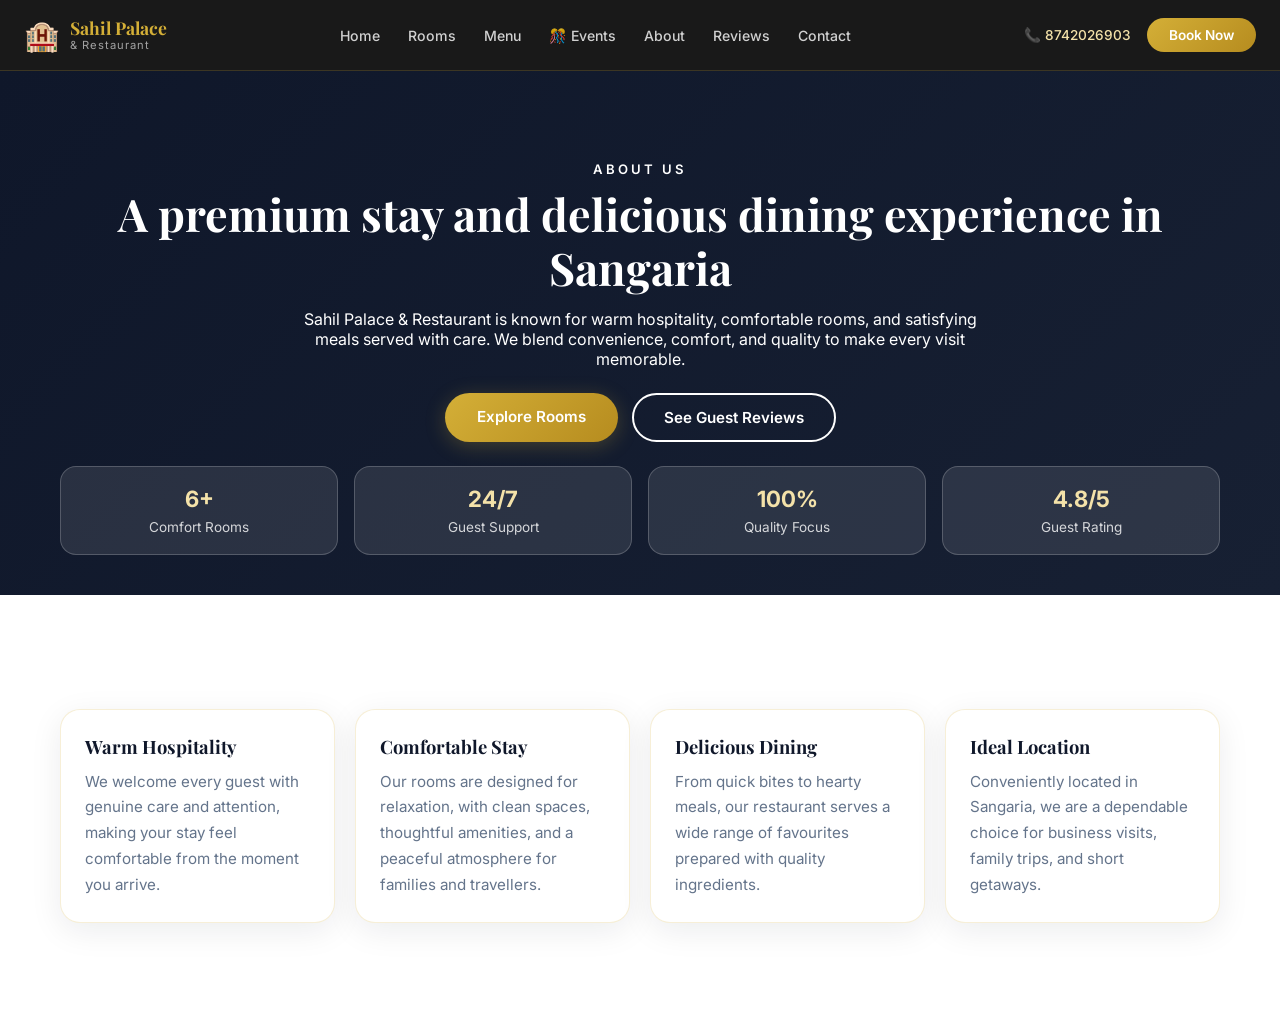
==== about.html @ 48bd9907 "Update frontend codebase with latest features and UI updates" ====
<!DOCTYPE html>
<html lang="en">
<head>
  <meta charset="UTF-8" />
  <meta name="viewport" content="width=device-width, initial-scale=1.0" />
  <title>About Us | Sahil Palace & Restaurant</title>
  <meta name="description" content="Learn more about Sahil Palace & Restaurant, our history, hospitality, and commitment to comfort and quality food in Sangaria." />
  <link rel="preconnect" href="https://fonts.googleapis.com" />
  <link rel="preconnect" href="https://fonts.gstatic.com" crossorigin />
  <link href="https://fonts.googleapis.com/css2?family=Playfair+Display:ital,wght@0,400;0,600;0,700;1,400&family=Inter:wght@300;400;500;600&display=swap" rel="stylesheet" />
  <link rel="stylesheet" href="style.css" />
  <style>
    .page-hero { padding: 90px 0 40px; background: linear-gradient(135deg, var(--dark) 0%, #172033 100%); color: var(--white); }
    .page-hero .section-title, .page-hero .section-desc, .page-hero .section-label { color: var(--white); }
    .page-hero .section-desc { max-width: 700px; margin: 0 auto 24px; }
    .hero-actions { display: flex; justify-content: center; gap: 14px; flex-wrap: wrap; }
    .story-grid { display: grid; grid-template-columns: repeat(auto-fit, minmax(260px, 1fr)); gap: 20px; margin-top: 24px; }
    .story-card { background: var(--white); border: 1px solid rgba(212,175,55,.2); border-radius: var(--radius-lg); padding: 24px; box-shadow: var(--shadow); }
    .story-card h3 { font-family: 'Playfair Display', serif; font-size: 1.15rem; color: var(--dark); margin-bottom: 10px; }
    .story-card p { color: var(--text-light); line-height: 1.7; font-size: .95rem; }
    .stats-row { display: grid; grid-template-columns: repeat(auto-fit, minmax(180px, 1fr)); gap: 16px; margin-top: 24px; }
    .stat-pill { background: rgba(255,255,255,.1); border: 1px solid rgba(255,255,255,.2); border-radius: 16px; padding: 18px; text-align: center; }
    .stat-pill strong { display: block; font-size: 1.4rem; color: var(--gold-light); margin-bottom: 4px; }
    .stat-pill span { color: rgba(255,255,255,.8); font-size: .85rem; }
  </style>
</head>
<body>
<nav id="navbar" class="navbar">
  <div class="nav-container">
    <a href="index.html" class="nav-logo">
      <span class="logo-icon">🏨</span>
      <div>
        <span class="logo-name">Sahil Palace</span>
        <span class="logo-sub">& Restaurant</span>
      </div>
    </a>
    <ul class="nav-links" id="navLinks">
      <li><a href="index.html">Home</a></li>
      <li><a href="room.html">Rooms</a></li>
      <li><a href="menu.html">Menu</a></li>
      <li><a href="events.html">🎊 Events</a></li>
      <li><a href="about.html" class="active">About</a></li>
      <li><a href="reviews.html">Reviews</a></li>
      <li><a href="index.html#contact">Contact</a></li>
    </ul>
    <div class="nav-actions">
      <a href="tel:8742026903" class="nav-phone">📞 8742026903</a>
      <a href="room.html" class="btn-nav">Book Now</a>
    </div>
    <button class="hamburger" id="hamburger" aria-label="Toggle menu">
      <span></span><span></span><span></span>
    </button>
  </div>
</nav>

<main>
  <section class="page-hero">
    <div class="container" style="text-align:center">
      <p class="section-label">About Us</p>
      <h1 class="section-title">A premium stay and delicious dining experience in Sangaria</h1>
      <p class="section-desc">Sahil Palace & Restaurant is known for warm hospitality, comfortable rooms, and satisfying meals served with care. We blend convenience, comfort, and quality to make every visit memorable.</p>
      <div class="hero-actions">
        <a href="room.html" class="btn-primary">Explore Rooms</a>
        <a href="reviews.html" class="btn-secondary">See Guest Reviews</a>
      </div>
      <div class="stats-row">
        <div class="stat-pill"><strong>6+</strong><span>Comfort Rooms</span></div>
        <div class="stat-pill"><strong>24/7</strong><span>Guest Support</span></div>
        <div class="stat-pill"><strong>100%</strong><span>Quality Focus</span></div>
        <div class="stat-pill"><strong>4.8/5</strong><span>Guest Rating</span></div>
      </div>
    </div>
  </section>

  <section class="section">
    <div class="container">
      <div class="story-grid">
        <div class="story-card">
          <h3>Warm Hospitality</h3>
          <p>We welcome every guest with genuine care and attention, making your stay feel comfortable from the moment you arrive.</p>
        </div>
        <div class="story-card">
          <h3>Comfortable Stay</h3>
          <p>Our rooms are designed for relaxation, with clean spaces, thoughtful amenities, and a peaceful atmosphere for families and travellers.</p>
        </div>
        <div class="story-card">
          <h3>Delicious Dining</h3>
          <p>From quick bites to hearty meals, our restaurant serves a wide range of favourites prepared with quality ingredients.</p>
        </div>
        <div class="story-card">
          <h3>Ideal Location</h3>
          <p>Conveniently located in Sangaria, we are a dependable choice for business visits, family trips, and short getaways.</p>
        </div>
      </div>
    </div>
  </section>
</main>
</body>
</html>
---- style.css ----
/* ===== RESET & BASE ===== */
*,*::before,*::after{box-sizing:border-box;margin:0;padding:0}
:root{
  --gold:#D4AF37;--gold-light:#F4E2A9;--gold-dark:#B68C1F;
  --dark:#0F172A;--dark2:#111827;--dark3:#1F2937;
  --cream:#F8F9FA;--cream2:#F1F3F5;
  --text:#1F2937;--text-light:#64748B;
  --white:#FFFFFF;--red:#c0392b;--green:#27ae60;
  --radius:12px;--radius-lg:20px;
  --shadow:0 8px 32px rgba(15,23,42,.08);
  --shadow-gold:0 4px 20px rgba(212,175,55,.25);
  --transition:.3s ease;
}
html{scroll-behavior:smooth}
body{font-family:'Inter',sans-serif;color:var(--text);background:var(--white);overflow-x:hidden}
img{max-width:100%;display:block}
a{text-decoration:none;color:inherit}
ul{list-style:none}
.container{max-width:1200px;margin:0 auto;padding:0 20px}
.section{padding:90px 0}

/* ===== BUTTONS ===== */
.btn-primary{display:inline-block;background:linear-gradient(135deg,var(--gold),var(--gold-dark));color:var(--white);padding:14px 32px;border-radius:50px;font-weight:600;font-size:.95rem;border:none;cursor:pointer;transition:var(--transition);box-shadow:var(--shadow-gold)}
.btn-primary:hover{transform:translateY(-2px);box-shadow:0 8px 28px rgba(201,168,76,.5)}
.btn-secondary{display:inline-block;background:transparent;color:var(--white);padding:13px 30px;border-radius:50px;font-weight:600;font-size:.95rem;border:2px solid var(--white);cursor:pointer;transition:var(--transition)}
.btn-secondary:hover{background:var(--white);color:var(--dark)}


/* ===== NAVBAR ===== */
.navbar{position:sticky;top:0;z-index:1000;background:rgba(13,13,13,.95);backdrop-filter:blur(12px);border-bottom:1px solid rgba(201,168,76,.2);transition:var(--transition)}
.navbar.scrolled{box-shadow:0 4px 20px rgba(0,0,0,.4)}
.nav-container{display:flex;align-items:center;justify-content:space-between;padding:0 24px;height:70px;max-width:1400px;margin:0 auto}
.nav-logo{display:flex;align-items:center;gap:10px;color:var(--white)}
.logo-icon{font-size:1.8rem}
.logo-name{display:block;font-family:'Playfair Display',serif;font-size:1.1rem;font-weight:700;color:var(--gold);line-height:1.1}
.logo-sub{display:block;font-size:.7rem;color:rgba(255,255,255,.6);letter-spacing:1px}
.nav-links{display:flex;gap:28px}
.nav-links a{color:rgba(255,255,255,.8);font-size:.88rem;font-weight:500;transition:var(--transition);position:relative}
.nav-links a::after{content:'';position:absolute;bottom:-4px;left:0;width:0;height:2px;background:var(--gold);transition:var(--transition)}
.nav-links a:hover{color:var(--gold-light)}
.nav-links a:hover::after{width:100%}
.nav-actions{display:flex;align-items:center;gap:16px}
.nav-phone{color:var(--gold-light);font-size:.85rem;font-weight:500}
.btn-nav{background:linear-gradient(135deg,var(--gold),var(--gold-dark));color:var(--white);padding:9px 22px;border-radius:50px;font-size:.85rem;font-weight:600;transition:var(--transition)}
.btn-nav:hover{transform:translateY(-1px);box-shadow:var(--shadow-gold)}
.hamburger{display:none;flex-direction:column;gap:5px;background:none;border:none;cursor:pointer;padding:4px}
.hamburger span{display:block;width:24px;height:2px;background:var(--white);transition:var(--transition)}

/* ===== HERO ===== */
.hero{position:relative;min-height:100vh;display:flex;flex-direction:column;align-items:center;justify-content:center;text-align:center;overflow:hidden}
.hero-bg{position:absolute;inset:0}
.hero-img{width:100%;height:100%;object-fit:cover;transform:scale(1.04);animation:heroZoom 14s ease-in-out infinite alternate}
@keyframes heroZoom{from{transform:scale(1.04)}to{transform:scale(1.12)}}
.hero-overlay{position:absolute;inset:0;background:linear-gradient(180deg,rgba(0,0,0,.45) 0%,rgba(0,0,0,.65) 50%,rgba(0,0,0,.88) 100%)}

/* Award badge */
.hero-award{position:absolute;top:90px;right:32px;z-index:3;background:rgba(201,168,76,.15);backdrop-filter:blur(12px);border:1px solid rgba(201,168,76,.5);border-radius:14px;padding:12px 16px;display:flex;align-items:center;gap:10px;animation:fadeUp 1.2s ease .4s both}
.ha-star{font-size:1.8rem}
.hero-award strong{display:block;color:var(--gold-light);font-size:.88rem;line-height:1.2}
.hero-award small{color:rgba(255,255,255,.6);font-size:.72rem}

/* Main content */
.hero-content{position:relative;z-index:2;color:var(--white);padding:0 20px;animation:fadeUp .9s ease}
.hero-tagline-top{font-size:.9rem;letter-spacing:4px;text-transform:uppercase;color:var(--gold-light);margin-bottom:16px;opacity:.9}
.hero-title{font-family:'Playfair Display',serif;font-size:clamp(3rem,8vw,6rem);font-weight:700;line-height:1.05;margin-bottom:18px;text-shadow:0 2px 20px rgba(0,0,0,.4)}
.hero-title span{display:block;color:var(--gold-light);font-style:italic;font-size:.78em}
.hero-subtitle{font-size:1.1rem;color:rgba(255,255,255,.75);margin-bottom:28px;line-height:1.8;letter-spacing:.3px}
.hero-badges{display:flex;gap:10px;justify-content:center;flex-wrap:wrap;margin-bottom:36px}
.hero-badges span{background:rgba(255,255,255,.1);border:1px solid rgba(255,255,255,.25);color:rgba(255,255,255,.9);padding:7px 18px;border-radius:50px;font-size:.82rem;backdrop-filter:blur(8px);transition:var(--transition)}
.hero-badges span:hover{background:rgba(201,168,76,.25);border-color:rgba(201,168,76,.5);color:var(--gold-light)}
.hero-cta{display:flex;gap:14px;justify-content:center;flex-wrap:wrap;margin-bottom:48px}
.btn-events-hero{background:rgba(255,255,255,.12);border-color:rgba(255,255,255,.4);backdrop-filter:blur(6px)}
.btn-events-hero:hover{background:rgba(255,255,255,.22)}

/* Stats bar */
.hero-stats{display:flex;align-items:center;gap:0;background:rgba(255,255,255,.1);backdrop-filter:blur(16px);border:1px solid rgba(201,168,76,.35);border-radius:60px;padding:16px 32px;gap:8px}
.hero-stat{text-align:center;padding:0 20px}
.stat-num{display:block;font-family:'Playfair Display',serif;font-size:1.4rem;color:var(--gold-light);font-weight:700;line-height:1.1}
.hero-stat span{font-size:.72rem;color:rgba(255,255,255,.6);text-transform:uppercase;letter-spacing:.5px}
.hero-stat-divider{width:1px;height:36px;background:rgba(201,168,76,.3);flex-shrink:0}

/* Scroll cue */
.scroll-cue{position:absolute;bottom:32px;left:50%;transform:translateX(-50%);z-index:3;display:flex;flex-direction:column;align-items:center;gap:8px;animation:fadeUp 1s ease 1s both}
.scroll-cue span{font-size:.72rem;color:rgba(255,255,255,.5);letter-spacing:2px;text-transform:uppercase}
.scroll-arrow{width:22px;height:22px;border-right:2px solid rgba(255,255,255,.4);border-bottom:2px solid rgba(255,255,255,.4);transform:rotate(45deg);animation:scrollBounce 1.5s ease-in-out infinite}
@keyframes scrollBounce{0%,100%{transform:rotate(45deg) translateY(0)}50%{transform:rotate(45deg) translateY(6px)}}

@keyframes fadeUp{from{opacity:0;transform:translateY(30px)}to{opacity:1;transform:translateY(0)}}



/* ===== HIGHLIGHTS ===== */
.highlights{background:var(--dark2);padding:60px 0}
.highlights-grid{display:grid;grid-template-columns:repeat(auto-fit,minmax(180px,1fr));gap:24px}
.highlight-card{text-align:center;padding:28px 20px;background:var(--dark3);border-radius:var(--radius);border:1px solid rgba(201,168,76,.15);transition:var(--transition)}
.highlight-card:hover{border-color:var(--gold);transform:translateY(-4px)}
.h-icon{font-size:2.2rem;margin-bottom:12px}
.highlight-card h4{color:var(--gold-light);font-size:.95rem;margin-bottom:6px}
.highlight-card p{color:rgba(255,255,255,.55);font-size:.82rem}

/* ===== SECTION HEADER ===== */
.section-header{text-align:center;margin-bottom:50px}
.section-label{font-size:.82rem;text-transform:uppercase;letter-spacing:3px;color:var(--gold);font-weight:600;margin-bottom:10px}
.section-title{font-family:'Playfair Display',serif;font-size:clamp(2rem,4vw,2.8rem);color:var(--dark);line-height:1.2;margin-bottom:14px}
.section-desc{color:var(--text-light);font-size:1rem;max-width:560px;margin:0 auto}

/* ===== ROOMS ===== */
.rooms-section{background:var(--white);padding-top:80px;padding-bottom:80px}
.rooms-section .section-label{color:var(--gold)}
.rooms-section .section-title{color:var(--dark)}
.rooms-section .section-desc{color:var(--text-light)}

/* Filter Bar */
.room-filter-bar{display:flex;align-items:center;gap:16px;flex-wrap:wrap;margin-bottom:40px;background:var(--cream);border:1px solid #e8ddd0;border-radius:50px;padding:12px 20px}
.rfb-left{display:flex;align-items:center;gap:8px;flex-shrink:0}
.rfb-icon{font-size:1.1rem}
.rfb-label{font-size:.82rem;color:var(--text-light);font-weight:600;text-transform:uppercase;letter-spacing:.5px;white-space:nowrap}
.rfb-btns{display:flex;gap:8px;flex-wrap:wrap;flex:1;justify-content:center}
.filter-btn{padding:8px 20px;border-radius:50px;border:1.5px solid rgba(201,168,76,.5);background:transparent;color:var(--gold-dark);font-size:.83rem;font-weight:600;cursor:pointer;transition:var(--transition)}
.filter-btn.active,.filter-btn:hover{background:linear-gradient(135deg,var(--gold),var(--gold-dark));color:var(--white);border-color:transparent;box-shadow:0 4px 14px rgba(201,168,76,.3)}
.rfb-count{font-size:.78rem;color:var(--gold-dark);font-weight:700;white-space:nowrap;margin-left:auto;background:rgba(201,168,76,.12);padding:5px 14px;border-radius:50px;border:1px solid rgba(201,168,76,.25)}

/* Room Cards */
.rooms-grid{display:grid;grid-template-columns:repeat(auto-fill,minmax(320px,1fr));gap:24px}
.room-card{background:var(--white);border-radius:var(--radius-lg);overflow:hidden;border:1px solid #ede5d8;box-shadow:0 4px 20px rgba(0,0,0,.07);transition:var(--transition);cursor:pointer}
.room-card:hover{transform:translateY(-8px);border-color:var(--gold-light);box-shadow:0 20px 50px rgba(0,0,0,.13)}
.room-card-img{position:relative;height:220px;overflow:hidden}
.room-card-img img{width:100%;height:100%;object-fit:cover;transition:transform .5s ease}
.room-card:hover .room-card-img img{transform:scale(1.06)}
.room-img-overlay{position:absolute;inset:0;background:linear-gradient(to top,rgba(0,0,0,.55) 0%,transparent 55%)}
.room-badge-wrap{position:absolute;top:14px;left:14px;display:flex;gap:6px;flex-wrap:wrap}
.room-badge{display:inline-block;background:linear-gradient(135deg,var(--gold),var(--gold-dark));color:var(--white);padding:4px 14px;border-radius:50px;font-size:.72rem;font-weight:700;letter-spacing:.3px}
.room-badge.popular{background:linear-gradient(135deg,#e74c3c,#c0392b)}
.room-badge.best{background:linear-gradient(135deg,#27ae60,#1e8449)}
.room-price-chip{position:absolute;bottom:14px;right:14px;background:rgba(0,0,0,.7);backdrop-filter:blur(6px);border:1px solid rgba(201,168,76,.5);border-radius:50px;padding:5px 14px;font-family:'Playfair Display',serif;font-size:1rem;color:var(--gold-light);font-weight:700}
.room-price-chip span{font-size:.65rem;color:rgba(255,255,255,.6);font-family:'Inter',sans-serif;font-weight:400}
.room-card-body{padding:20px}
.room-meta{display:flex;align-items:center;justify-content:space-between;margin-bottom:10px}
.room-stars{font-size:.85rem;color:var(--gold)}
.room-capacity{font-size:.75rem;color:var(--text-light);background:var(--cream);padding:3px 10px;border-radius:50px;border:1px solid #e0d4c0}
.room-card-body h3{font-family:'Playfair Display',serif;font-size:1.2rem;color:var(--dark);margin-bottom:8px;line-height:1.3}
.room-card-body p{color:var(--text-light);font-size:.83rem;margin-bottom:14px;line-height:1.6;display:-webkit-box;-webkit-line-clamp:2;-webkit-box-orient:vertical;overflow:hidden}
.room-amenities{display:flex;gap:6px;flex-wrap:wrap;margin-bottom:18px}
.room-amenity{background:rgba(201,168,76,.08);border:1px solid rgba(201,168,76,.25);color:var(--gold-dark);padding:4px 10px;border-radius:50px;font-size:.72rem;display:flex;align-items:center;gap:4px;font-weight:500}
.room-footer{display:flex;align-items:center;justify-content:space-between;padding-top:14px;border-top:1px solid #f0e8d8}
.room-price{font-family:'Playfair Display',serif;font-size:1.5rem;color:var(--gold-dark);font-weight:700;line-height:1}
.room-price span{font-size:.7rem;color:var(--text-light);font-family:'Inter',sans-serif;font-weight:400;display:block}
.btn-book-room{background:linear-gradient(135deg,var(--gold),var(--gold-dark));color:var(--white);padding:10px 22px;border-radius:50px;border:none;font-size:.83rem;font-weight:700;cursor:pointer;transition:var(--transition);text-decoration:none;display:inline-block}
.btn-book-room:hover{transform:translateY(-1px);box-shadow:0 6px 20px rgba(201,168,76,.4)}

/* ===== FOOD ===== */
.food-section{background:var(--white)}
.menu-links-row{display:flex;gap:16px;justify-content:center;flex-wrap:wrap;margin-bottom:32px}
.menu-link-btn{padding:12px 28px;border-radius:50px;font-weight:600;font-size:.9rem;transition:var(--transition)}
.veg-link{background:#e8f8ef;color:var(--green);border:2px solid var(--green)}
.veg-link:hover{background:var(--green);color:var(--white)}
.nonveg-link{background:#fdecea;color:var(--red);border:2px solid var(--red)}
.nonveg-link:hover{background:var(--red);color:var(--white)}

/* Food preview cards (homepage teaser) */
.food-preview-grid{display:grid;grid-template-columns:repeat(auto-fill,minmax(240px,1fr));gap:20px;margin-bottom:36px}
.fp-card{background:var(--cream);border-radius:var(--radius-lg);overflow:hidden;border:1px solid #e8ddd0;transition:var(--transition);display:flex;flex-direction:column}
.fp-card:hover{transform:translateY(-5px);box-shadow:var(--shadow)}
.fp-img{height:120px;display:flex;align-items:center;justify-content:center;font-size:3.5rem}
.fp-veg{background:linear-gradient(135deg,#e8f8ef,#d4f0e0)}
.fp-nonveg{background:linear-gradient(135deg,#fdecea,#f8d5d2)}
.fp-body{padding:16px;flex:1}
.fp-dot{display:inline-block;width:10px;height:10px;border-radius:50%;margin-bottom:8px}
.fp-dot.veg{background:var(--green)}
.fp-dot.nonveg{background:var(--red)}
.fp-body h4{font-size:.97rem;font-weight:600;margin-bottom:4px;color:var(--dark)}
.fp-body p{font-size:.8rem;color:var(--text-light);margin-bottom:10px;line-height:1.5}
.fp-price{font-weight:700;color:var(--gold-dark);font-size:1.05rem}
.food-cta-row{display:flex;align-items:center;justify-content:space-between;flex-wrap:wrap;gap:16px;background:var(--dark2);border-radius:var(--radius-lg);padding:24px 32px}
.food-cta-info{display:flex;gap:20px;flex-wrap:wrap}
.food-cta-info span{color:rgba(255,255,255,.7);font-size:.88rem;font-weight:500}
.btn-full-menu{background:linear-gradient(135deg,var(--gold),var(--gold-dark));color:var(--white);padding:13px 30px;border-radius:50px;font-size:.95rem;font-weight:700;transition:var(--transition);white-space:nowrap}
.btn-full-menu:hover{transform:translateY(-2px);box-shadow:var(--shadow-gold)}

/* Old tabs/grid (kept for menu.html) */
.food-tabs{display:flex;gap:10px;justify-content:center;margin-bottom:20px;flex-wrap:wrap}
.food-tab{padding:10px 28px;border-radius:50px;border:1.5px solid var(--gold);background:transparent;color:var(--gold);font-size:.9rem;font-weight:600;cursor:pointer;transition:var(--transition)}
.food-tab.active,.food-tab:hover{background:var(--gold);color:var(--white)}
.veg-toggle{display:flex;gap:8px;justify-content:center;margin-bottom:36px}
.vt-btn{padding:7px 20px;border-radius:50px;border:1.5px solid #ccc;background:transparent;font-size:.83rem;cursor:pointer;transition:var(--transition)}
.vt-btn.active{background:var(--dark);color:var(--white);border-color:var(--dark)}
.food-grid{display:grid;grid-template-columns:repeat(auto-fill,minmax(240px,1fr));gap:24px;margin-bottom:40px}
.food-card{background:var(--cream);border-radius:var(--radius);overflow:hidden;box-shadow:0 4px 16px rgba(0,0,0,.08);transition:var(--transition)}
.food-card:hover{transform:translateY(-4px);box-shadow:var(--shadow)}
.food-card img{width:100%;height:170px;object-fit:cover}
.food-card-body{padding:16px}
.food-type-dot{display:inline-block;width:12px;height:12px;border-radius:50%;border:2px solid;margin-right:6px;vertical-align:middle}
.dot-veg{border-color:var(--green);background:var(--green)}
.dot-nonveg{border-color:var(--red);background:var(--red)}
.food-card-body h4{font-size:.97rem;font-weight:600;margin-bottom:4px}
.food-card-body p{font-size:.8rem;color:var(--text-light);margin-bottom:10px}
.food-footer{display:flex;justify-content:space-between;align-items:center}
.food-price{font-weight:700;color:var(--gold-dark);font-size:1.05rem}
.btn-add-cart{background:linear-gradient(135deg,var(--gold),var(--gold-dark));color:var(--white);border:none;padding:7px 16px;border-radius:50px;font-size:.8rem;font-weight:600;cursor:pointer;transition:var(--transition)}
.btn-add-cart:hover{transform:scale(1.05)}


/* Cart */
.cart-section{background:var(--cream);border-radius:var(--radius-lg);padding:24px;border:1.5px solid var(--gold-light);display:none}
.cart-section.has-items{display:block}
.cart-header{display:flex;justify-content:space-between;align-items:center;margin-bottom:16px}
.cart-header h3{font-family:'Playfair Display',serif;font-size:1.2rem}
.cart-header #clearCart{background:none;border:1px solid var(--red);color:var(--red);padding:5px 14px;border-radius:50px;font-size:.8rem;cursor:pointer}
.cart-item{display:flex;justify-content:space-between;align-items:center;padding:10px 0;border-bottom:1px solid #e8ddd0}
.cart-item:last-child{border-bottom:none}
.cart-item-name{font-weight:500;font-size:.9rem}
.cart-item-qty{display:flex;align-items:center;gap:8px}
.qty-btn{background:var(--gold);color:var(--white);border:none;width:24px;height:24px;border-radius:50%;cursor:pointer;font-size:.9rem}
.cart-total{display:flex;justify-content:space-between;align-items:center;margin-top:16px;padding-top:16px;border-top:2px solid var(--gold-light)}
.cart-total strong{font-size:1.1rem}

/* ===== AMENITIES ===== */
.amenities-section{background:var(--dark2)}
.amenities-section .section-title,.amenities-section .section-label{color:var(--white)}
.amenities-section .section-label{color:var(--gold)}
.amenities-grid{display:grid;grid-template-columns:repeat(auto-fill,minmax(240px,1fr));gap:24px}
.amenity-card{background:var(--dark3);border-radius:var(--radius);padding:28px 22px;border:1px solid rgba(201,168,76,.15);transition:var(--transition)}
.amenity-card:hover{border-color:var(--gold);transform:translateY(-4px)}
.am-icon{font-size:2.2rem;margin-bottom:12px}
.amenity-card h4{color:var(--gold-light);font-size:.97rem;margin-bottom:8px}
.amenity-card p{color:rgba(255,255,255,.55);font-size:.83rem;line-height:1.6}

/* ===== ABOUT ===== */
.about-section{background:var(--cream)}
.about-grid{display:grid;grid-template-columns:1fr 1fr;gap:60px;align-items:center}
.about-img-wrap{position:relative;border-radius:var(--radius-lg);overflow:hidden;box-shadow:0 20px 60px rgba(0,0,0,.15)}
.about-img-wrap img{width:100%;height:480px;object-fit:cover}
.about-badge{position:absolute;bottom:20px;left:20px;background:linear-gradient(135deg,var(--gold),var(--gold-dark));color:var(--white);padding:10px 20px;border-radius:50px;font-weight:600;font-size:.85rem}
.about-content .section-title{text-align:left;margin-bottom:20px}
.about-content p{color:var(--text-light);line-height:1.8;margin-bottom:14px;font-size:.95rem}
.about-stats{display:grid;grid-template-columns:repeat(4,1fr);gap:16px;margin:28px 0;padding:24px;background:var(--white);border-radius:var(--radius);box-shadow:var(--shadow)}
.about-stats div{text-align:center}
.about-stats strong{display:block;font-family:'Playfair Display',serif;font-size:1.6rem;color:var(--gold-dark)}
.about-stats span{font-size:.78rem;color:var(--text-light)}
.about-social{display:flex;flex-direction:column;gap:10px}
.social-btn{display:inline-block;padding:10px 22px;border-radius:50px;font-size:.85rem;font-weight:600;transition:var(--transition);border:2px solid;max-width:fit-content}
.social-btn.instagram{border-color:#c13584;color:#c13584}
.social-btn.instagram:hover{background:#c13584;color:var(--white)}

/* ===== REVIEWS ===== */
.reviews-section{background:var(--white)}
.reviews-grid{display:grid;grid-template-columns:repeat(auto-fill,minmax(260px,1fr));gap:24px}
.review-card{background:var(--cream);border-radius:var(--radius-lg);padding:28px;border:1px solid #e8ddd0;transition:var(--transition)}
.review-card:hover{box-shadow:var(--shadow);transform:translateY(-4px)}
.stars{font-size:1.1rem;margin-bottom:14px}
.review-card p{color:var(--text-light);font-size:.88rem;line-height:1.7;margin-bottom:18px;font-style:italic}
.reviewer{display:flex;align-items:center;gap:12px}
.reviewer-avatar{width:40px;height:40px;border-radius:50%;background:linear-gradient(135deg,var(--gold),var(--gold-dark));color:var(--white);display:flex;align-items:center;justify-content:center;font-weight:700;font-size:1.1rem;flex-shrink:0}
.reviewer strong{display:block;font-size:.9rem}
.reviewer span{font-size:.78rem;color:var(--text-light)}

/* ===== CONTACT ===== */
.contact-section{background:var(--cream)}
.contact-grid{display:grid;grid-template-columns:1fr 1.5fr;gap:50px;margin-bottom:50px;align-items:start}
.contact-item{display:flex;gap:16px;margin-bottom:28px;align-items:flex-start}
.ci-icon{font-size:1.6rem;width:44px;text-align:center;flex-shrink:0}
.contact-item h4{font-size:.9rem;font-weight:600;margin-bottom:4px;color:var(--dark)}
.contact-item p,.contact-item a{color:var(--text-light);font-size:.88rem;line-height:1.6}
.contact-item a:hover{color:var(--gold-dark)}
.contact-form{background:var(--white);padding:36px;border-radius:var(--radius-lg);box-shadow:0 8px 40px rgba(0,0,0,.1);border:1px solid #f0e8d8}
.contact-form h3{font-family:'Playfair Display',serif;font-size:1.5rem;margin-bottom:4px;color:var(--dark)}
.contact-form-sub{color:var(--text-light);font-size:.83rem;margin-bottom:24px}
.form-row{display:grid;grid-template-columns:1fr 1fr;gap:16px}
.form-group{display:flex;flex-direction:column;gap:6px;margin-bottom:16px}
.form-group label{font-size:.78rem;font-weight:700;color:var(--dark);text-transform:uppercase;letter-spacing:.5px}
.form-group input,.form-group select,.form-group textarea{border:1.5px solid #e0d4c0;border-radius:10px;padding:12px 14px;font-size:.9rem;font-family:inherit;outline:none;transition:var(--transition);background:var(--cream);color:var(--text);width:100%}
.form-group input:focus,.form-group select:focus,.form-group textarea:focus{border-color:var(--gold);box-shadow:0 0 0 3px rgba(201,168,76,.15);background:var(--white)}
.form-group textarea{resize:vertical;min-height:110px}
.contact-form-actions{display:flex;gap:12px;margin-top:4px}
.btn-whatsapp-contact{display:inline-flex;align-items:center;justify-content:center;gap:6px;background:#25d366;color:var(--white);padding:13px 22px;border-radius:50px;font-size:.88rem;font-weight:600;transition:var(--transition);white-space:nowrap;text-decoration:none}
.btn-whatsapp-contact:hover{background:#1ebe5d;transform:translateY(-2px);box-shadow:0 6px 20px rgba(37,211,102,.35)}


/* Map */
.map-container h3{font-family:'Playfair Display',serif;font-size:1.4rem;margin-bottom:20px}
.map-wrap{position:relative;border-radius:var(--radius-lg);overflow:hidden;box-shadow:var(--shadow)}
.map-open-btn{position:absolute;bottom:16px;right:16px;background:var(--gold);color:var(--white);padding:10px 20px;border-radius:50px;font-size:.85rem;font-weight:600;transition:var(--transition)}
.map-open-btn:hover{background:var(--gold-dark)}

/* ===== FOOTER ===== */
.footer{background:var(--dark);color:rgba(255,255,255,.7);padding:60px 0 0}
.footer-grid{display:grid;grid-template-columns:2fr 1fr 1fr 1fr;gap:40px;margin-bottom:40px}
.footer-logo{font-family:'Playfair Display',serif;font-size:1.2rem;color:var(--gold-light);margin-bottom:14px}
.footer-brand p{font-size:.85rem;line-height:1.7;margin-bottom:16px}
.footer-social{display:flex;flex-direction:column;gap:8px}
.footer-social a{color:var(--gold-light);font-size:.83rem;transition:var(--transition)}
.footer-social a:hover{color:var(--white)}
.footer-links h4,.footer-contact h4{color:var(--white);font-size:.92rem;margin-bottom:14px}
.footer-links ul{display:flex;flex-direction:column;gap:8px}
.footer-links a{color:rgba(255,255,255,.6);font-size:.83rem;transition:var(--transition)}
.footer-links a:hover{color:var(--gold-light)}
.footer-contact p,.footer-contact a{display:block;color:rgba(255,255,255,.6);font-size:.83rem;margin-bottom:8px;transition:var(--transition)}
.footer-contact a:hover{color:var(--gold-light)}
.footer-bottom{border-top:1px solid rgba(255,255,255,.1);padding:20px 0;text-align:center;font-size:.8rem;color:rgba(255,255,255,.4)}

/* ===== MODAL ===== */
.modal-overlay{position:fixed;inset:0;background:rgba(0,0,0,.7);z-index:2000;display:none;align-items:center;justify-content:center;backdrop-filter:blur(4px)}
.modal-overlay.open{display:flex}
.modal{background:var(--white);border-radius:var(--radius-lg);padding:36px;max-width:500px;width:90%;position:relative;animation:fadeUp .3s ease}
.modal-close{position:absolute;top:14px;right:16px;background:none;border:none;font-size:1.2rem;cursor:pointer;color:var(--text-light)}
.modal h2{font-family:'Playfair Display',serif;margin-bottom:6px}
.modal-room-name{color:var(--gold-dark);font-weight:600;margin-bottom:20px}
.modal-price-info{margin:12px 0;color:var(--text-light);font-size:.9rem}
.modal-price-info strong{color:var(--gold-dark);font-size:1.05rem}

/* ===== ANIMATIONS ===== */
@keyframes fadeUp{from{opacity:0;transform:translateY(30px)}to{opacity:1;transform:translateY(0)}}
.fade-in{opacity:0;transform:translateY(24px);transition:opacity .6s ease,transform .6s ease}
.fade-in.visible{opacity:1;transform:translateY(0)}

/* ===== WHATSAPP FLOAT ===== */
.whatsapp-float{position:fixed;bottom:28px;right:28px;z-index:999;background:#25d366;width:60px;height:60px;border-radius:50%;display:flex;align-items:center;justify-content:center;box-shadow:0 4px 20px rgba(37,211,102,.45);transition:var(--transition);animation:waPulse 2s infinite}
.whatsapp-float:hover{transform:scale(1.1);box-shadow:0 6px 28px rgba(37,211,102,.6)}
.whatsapp-float:hover .wa-tooltip{opacity:1;transform:translateX(-100%) scale(1)}
.wa-tooltip{position:absolute;right:70px;background:var(--dark);color:var(--white);padding:8px 16px;border-radius:8px;font-size:.82rem;font-weight:500;white-space:nowrap;opacity:0;transform:translateX(-100%) scale(.8);transition:var(--transition);pointer-events:none}
@keyframes waPulse{0%,100%{box-shadow:0 4px 20px rgba(37,211,102,.45)}50%{box-shadow:0 4px 30px rgba(37,211,102,.7),0 0 0 12px rgba(37,211,102,.12)}}

/* ===== PAYMENT MODAL ===== */
.payment-summary{background:var(--cream);border-radius:10px;padding:14px 18px;margin-bottom:18px;font-size:.9rem;line-height:1.7}
.payment-methods{margin-bottom:18px}
.payment-methods h4{font-size:.92rem;margin-bottom:12px;color:var(--text)}
.pay-option{display:block;border:2px solid #e0d4c0;border-radius:10px;padding:12px 16px;margin-bottom:10px;cursor:pointer;transition:var(--transition)}
.pay-option.selected{border-color:var(--gold);background:rgba(201,168,76,.08)}
.pay-option input{display:none}
.pay-option-content{display:flex;align-items:center;gap:14px}
.pay-icon{font-size:1.6rem}
.pay-option-content small{color:var(--text-light);font-size:.78rem}
.upi-details{background:var(--cream);border-radius:10px;padding:18px;border:1.5px dashed var(--gold)}
.upi-id-box{display:flex;align-items:center;gap:12px;margin-bottom:10px;flex-wrap:wrap}
.upi-id-box span{color:var(--text-light);font-size:.88rem}
.upi-id-box strong{color:var(--gold-dark);font-size:1.05rem;letter-spacing:.5px}
.btn-copy{background:var(--gold);color:var(--white);border:none;padding:5px 14px;border-radius:50px;font-size:.78rem;cursor:pointer;transition:var(--transition)}
.btn-copy:hover{background:var(--gold-dark)}
.upi-note{color:var(--text-light);font-size:.82rem;margin-bottom:12px;line-height:1.5}
.btn-whatsapp-pay{display:inline-block;background:#25d366;color:var(--white);padding:10px 22px;border-radius:50px;font-size:.88rem;font-weight:600;transition:var(--transition)}
.btn-whatsapp-pay:hover{background:#1da851;transform:translateY(-1px)}
.qr-section{text-align:center;margin:18px 0}
.qr-label{font-size:.82rem;font-weight:600;color:var(--text-light);text-transform:uppercase;letter-spacing:1px;margin-bottom:10px}
.qr-code-wrap{display:inline-block;background:var(--white);border-radius:12px;padding:12px;box-shadow:0 4px 16px rgba(0,0,0,.1);border:2px solid var(--gold-light)}
.qr-code-wrap img{width:180px;height:180px;display:block;border-radius:4px}
.btn-upi-app{display:flex;align-items:center;justify-content:center;gap:8px;background:linear-gradient(135deg,#5f259f,#3a0078);color:var(--white);padding:14px 22px;border-radius:12px;font-size:.92rem;font-weight:600;transition:var(--transition);margin:16px 0;text-align:center}
.btn-upi-app:hover{transform:translateY(-2px);box-shadow:0 6px 24px rgba(95,37,159,.4)}
.upi-app-icon{font-size:1.3rem}

/* ===== RESPONSIVE ===== */
@media(max-width:1024px){
  .about-grid{grid-template-columns:1fr;gap:36px}
  .about-img-wrap img{height:320px}
  .footer-grid{grid-template-columns:1fr 1fr}
  .contact-grid{grid-template-columns:1fr}
}
@media(max-width:768px){
  .nav-links,.nav-actions{display:none}
  .nav-links.open{display:flex;flex-direction:column;position:absolute;top:70px;left:0;right:0;background:rgba(13,13,13,.98);padding:20px;gap:16px}
  .hamburger{display:flex}
  .booking-form{grid-template-columns:1fr 1fr}
  .form-row{grid-template-columns:1fr}
  .footer-grid{grid-template-columns:1fr}
  .about-stats{grid-template-columns:repeat(2,1fr)}
  .offer-banner{font-size:.75rem}
  .map-wrap iframe{height:260px}
  .hero-stats{flex-wrap:wrap;gap:12px;border-radius:20px;padding:16px 20px;justify-content:center}
  .hero-stat-divider{display:none}
  .hero-award{top:80px;right:16px;padding:8px 12px}
  .hero-award small{display:none}
}
@media(max-width:480px){
  .booking-form{grid-template-columns:1fr}
  .hero-cta{flex-direction:column;align-items:center}
  .about-stats{grid-template-columns:repeat(2,1fr)}
  .hero-stats{gap:8px;padding:14px 16px}
  .hero-stat{padding:0 10px}
  .stat-num{font-size:1.15rem}
  .scroll-cue{display:none}
}


/* ===== REVIEW FORM ===== */
.btn-write-review{background:transparent;border:2px solid var(--gold);color:var(--gold-dark);padding:13px 36px;border-radius:50px;font-size:.95rem;font-weight:600;cursor:pointer;transition:var(--transition)}
.btn-write-review:hover{background:var(--gold);color:var(--white);transform:translateY(-2px);box-shadow:var(--shadow-gold)}
.review-form-wrap{margin-top:36px;animation:fadeUp .4s ease}
.review-form-card{background:var(--cream);border-radius:var(--radius-lg);padding:36px;max-width:680px;margin:0 auto;border:1.5px solid #e8ddd0;box-shadow:var(--shadow)}
.review-form-card h3{font-family:'Playfair Display',serif;font-size:1.5rem;color:var(--dark);margin-bottom:6px}
.review-form-sub{color:var(--text-light);font-size:.87rem;margin-bottom:24px}
.star-selector{display:flex;gap:6px;margin-top:6px}
.star-btn{font-size:2rem;color:#ddd;cursor:pointer;transition:color .15s ease;line-height:1;user-select:none}
.star-btn.active,.star-btn:hover{color:var(--gold)}
.review-form-card .btn-primary{width:100%;margin-top:8px;text-align:center;justify-content:center}

/* ===== EVENTS BANNER (Homepage) ===== */
.events-banner-section{background:var(--dark2);padding:70px 0}
.events-banner{display:grid;grid-template-columns:1.3fr 1fr;gap:50px;align-items:center;background:linear-gradient(135deg,rgba(201,168,76,.08),rgba(201,168,76,.03));border:1px solid rgba(201,168,76,.2);border-radius:var(--radius-lg);padding:48px}
.eb-tag{font-size:.82rem;text-transform:uppercase;letter-spacing:2px;color:var(--gold);font-weight:600;margin-bottom:12px}
.eb-content h2{font-family:'Playfair Display',serif;font-size:clamp(1.8rem,3.5vw,2.4rem);color:var(--white);margin-bottom:14px;line-height:1.2}
.eb-content>p{color:rgba(255,255,255,.6);font-size:.9rem;line-height:1.7;margin-bottom:24px}
.eb-highlights{display:flex;flex-wrap:wrap;gap:10px;margin-bottom:28px}
.eb-highlights span{background:rgba(201,168,76,.12);border:1px solid rgba(201,168,76,.25);color:var(--gold-light);padding:6px 14px;border-radius:50px;font-size:.8rem}
.btn-events{display:inline-block;background:linear-gradient(135deg,var(--gold),var(--gold-dark));color:var(--white);padding:14px 32px;border-radius:50px;font-size:.95rem;font-weight:700;transition:var(--transition);box-shadow:var(--shadow-gold)}
.btn-events:hover{transform:translateY(-3px);box-shadow:0 10px 36px rgba(201,168,76,.5)}
.eb-venues{display:flex;flex-direction:column;gap:16px}
.eb-venue-card{background:rgba(255,255,255,.05);border:1px solid rgba(201,168,76,.2);border-radius:var(--radius);padding:18px 22px;display:flex;align-items:center;gap:16px;transition:var(--transition)}
.eb-venue-card:hover{border-color:var(--gold);background:rgba(201,168,76,.08);transform:translateX(6px)}
.eb-venue-card span{font-size:2rem}
.eb-venue-card strong{display:block;color:var(--white);font-size:.95rem}
.eb-venue-card small{display:block;color:rgba(255,255,255,.5);font-size:.78rem}
@media(max-width:900px){
  .events-banner{grid-template-columns:1fr;gap:30px;padding:32px 24px}
}
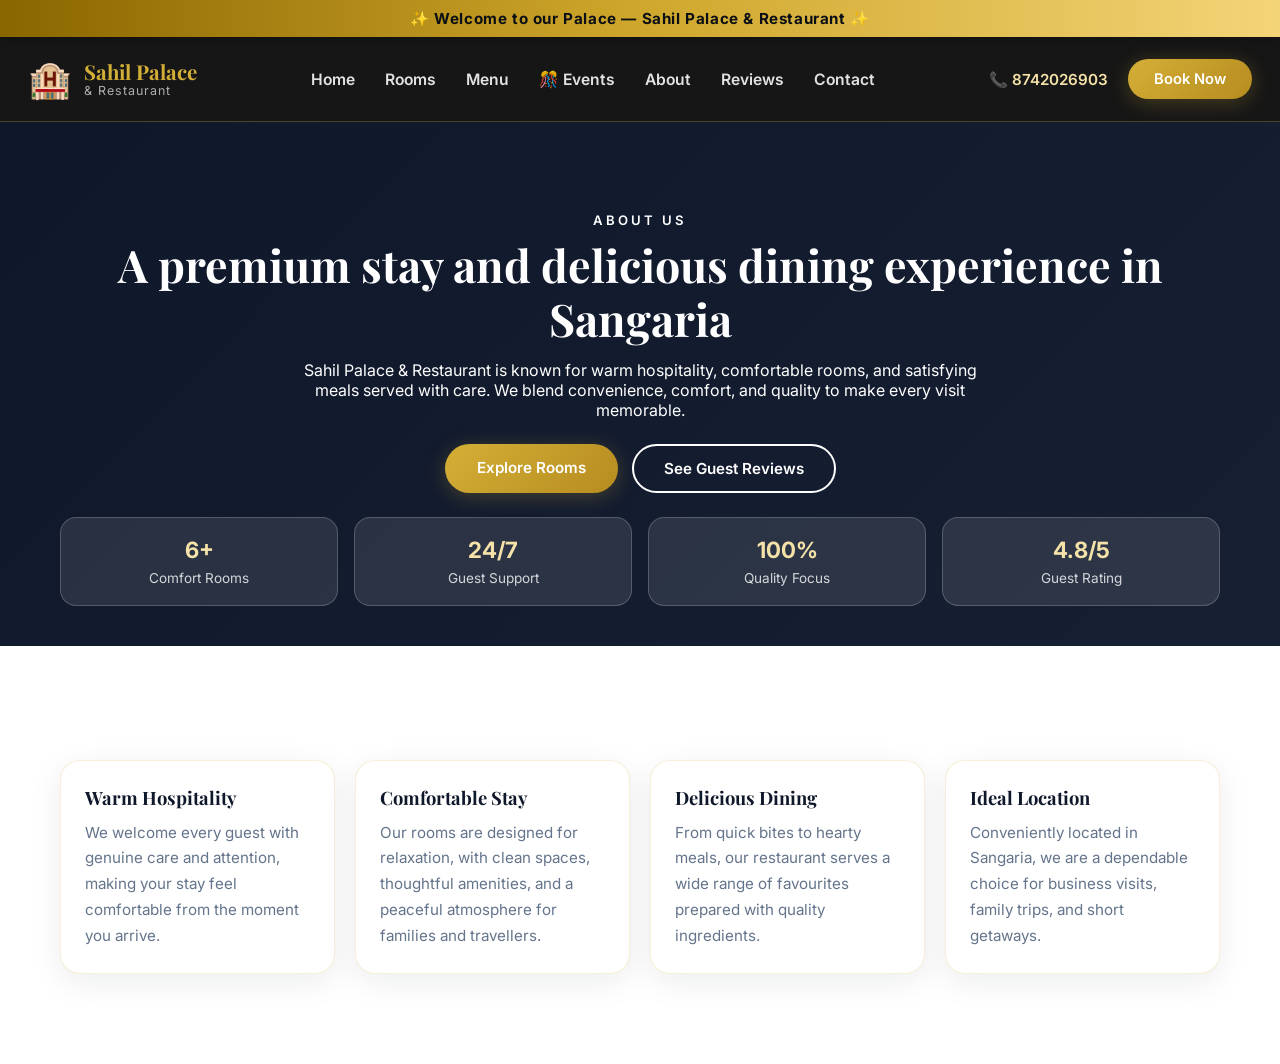
==== commit 3f9e1ebe: "Increase Navbar size and add shimmering top Announcement Bar with Welcome to our Palace" ====
--- a/about.html
+++ b/about.html
@@ -25,6 +25,12 @@
   </style>
 </head>
 <body>
+<!-- ===== ANNOUNCEMENT BAR ===== -->
+<div class="top-announcement-bar">
+  <div class="announcement-inner">
+    <span>✨ Welcome to our Palace — Sahil Palace &amp; Restaurant ✨</span>
+  </div>
+</div>
 <nav id="navbar" class="navbar">
   <div class="nav-container">
     <a href="index.html" class="nav-logo">
--- a/style.css
+++ b/style.css
@@ -26,23 +26,28 @@
 .btn-secondary:hover{background:var(--white);color:var(--dark)}
 
 
+/* ===== ANNOUNCEMENT BAR ===== */
+.top-announcement-bar{background:linear-gradient(90deg,#8a6600,#cfa72c,#f3d477,#cfa72c,#8a6600);background-size:200% 100%;animation:goldShimmer 5s linear infinite;color:#0b0f14;padding:9px 18px;text-align:center;font-size:.95rem;font-weight:700;letter-spacing:.6px;box-shadow:0 2px 10px rgba(0,0,0,0.25);position:relative;z-index:1001}
+.announcement-inner{display:flex;align-items:center;justify-content:center;gap:12px;max-width:1400px;margin:0 auto}
+@keyframes goldShimmer{0%{background-position:0% 50%}50%{background-position:100% 50%}100%{background-position:0% 50%}}
+
 /* ===== NAVBAR ===== */
-.navbar{position:sticky;top:0;z-index:1000;background:rgba(13,13,13,.95);backdrop-filter:blur(12px);border-bottom:1px solid rgba(201,168,76,.2);transition:var(--transition)}
-.navbar.scrolled{box-shadow:0 4px 20px rgba(0,0,0,.4)}
-.nav-container{display:flex;align-items:center;justify-content:space-between;padding:0 24px;height:70px;max-width:1400px;margin:0 auto}
-.nav-logo{display:flex;align-items:center;gap:10px;color:var(--white)}
-.logo-icon{font-size:1.8rem}
-.logo-name{display:block;font-family:'Playfair Display',serif;font-size:1.1rem;font-weight:700;color:var(--gold);line-height:1.1}
-.logo-sub{display:block;font-size:.7rem;color:rgba(255,255,255,.6);letter-spacing:1px}
-.nav-links{display:flex;gap:28px}
-.nav-links a{color:rgba(255,255,255,.8);font-size:.88rem;font-weight:500;transition:var(--transition);position:relative}
-.nav-links a::after{content:'';position:absolute;bottom:-4px;left:0;width:0;height:2px;background:var(--gold);transition:var(--transition)}
+.navbar{position:sticky;top:0;z-index:1000;background:rgba(13,13,13,.96);backdrop-filter:blur(12px);border-bottom:1.5px solid rgba(201,168,76,.3);transition:var(--transition)}
+.navbar.scrolled{box-shadow:0 6px 24px rgba(0,0,0,.5)}
+.nav-container{display:flex;align-items:center;justify-content:space-between;padding:0 28px;height:84px;max-width:1400px;margin:0 auto}
+.nav-logo{display:flex;align-items:center;gap:12px;color:var(--white)}
+.logo-icon{font-size:2.2rem}
+.logo-name{display:block;font-family:'Playfair Display',serif;font-size:1.28rem;font-weight:700;color:var(--gold);line-height:1.15}
+.logo-sub{display:block;font-size:.78rem;color:rgba(255,255,255,.65);letter-spacing:1px}
+.nav-links{display:flex;gap:30px}
+.nav-links a{color:rgba(255,255,255,.88);font-size:.98rem;font-weight:600;transition:var(--transition);position:relative}
+.nav-links a::after{content:'';position:absolute;bottom:-5px;left:0;width:0;height:2.5px;background:var(--gold);transition:var(--transition)}
 .nav-links a:hover{color:var(--gold-light)}
 .nav-links a:hover::after{width:100%}
-.nav-actions{display:flex;align-items:center;gap:16px}
-.nav-phone{color:var(--gold-light);font-size:.85rem;font-weight:500}
-.btn-nav{background:linear-gradient(135deg,var(--gold),var(--gold-dark));color:var(--white);padding:9px 22px;border-radius:50px;font-size:.85rem;font-weight:600;transition:var(--transition)}
-.btn-nav:hover{transform:translateY(-1px);box-shadow:var(--shadow-gold)}
+.nav-actions{display:flex;align-items:center;gap:20px}
+.nav-phone{color:var(--gold-light);font-size:.95rem;font-weight:600}
+.btn-nav{background:linear-gradient(135deg,var(--gold),var(--gold-dark));color:var(--white);padding:11px 26px;border-radius:50px;font-size:.92rem;font-weight:600;transition:var(--transition);box-shadow:var(--shadow-gold)}
+.btn-nav:hover{transform:translateY(-2px);box-shadow:0 6px 20px rgba(212,175,55,0.45)}
 .hamburger{display:none;flex-direction:column;gap:5px;background:none;border:none;cursor:pointer;padding:4px}
 .hamburger span{display:block;width:24px;height:2px;background:var(--white);transition:var(--transition)}
 
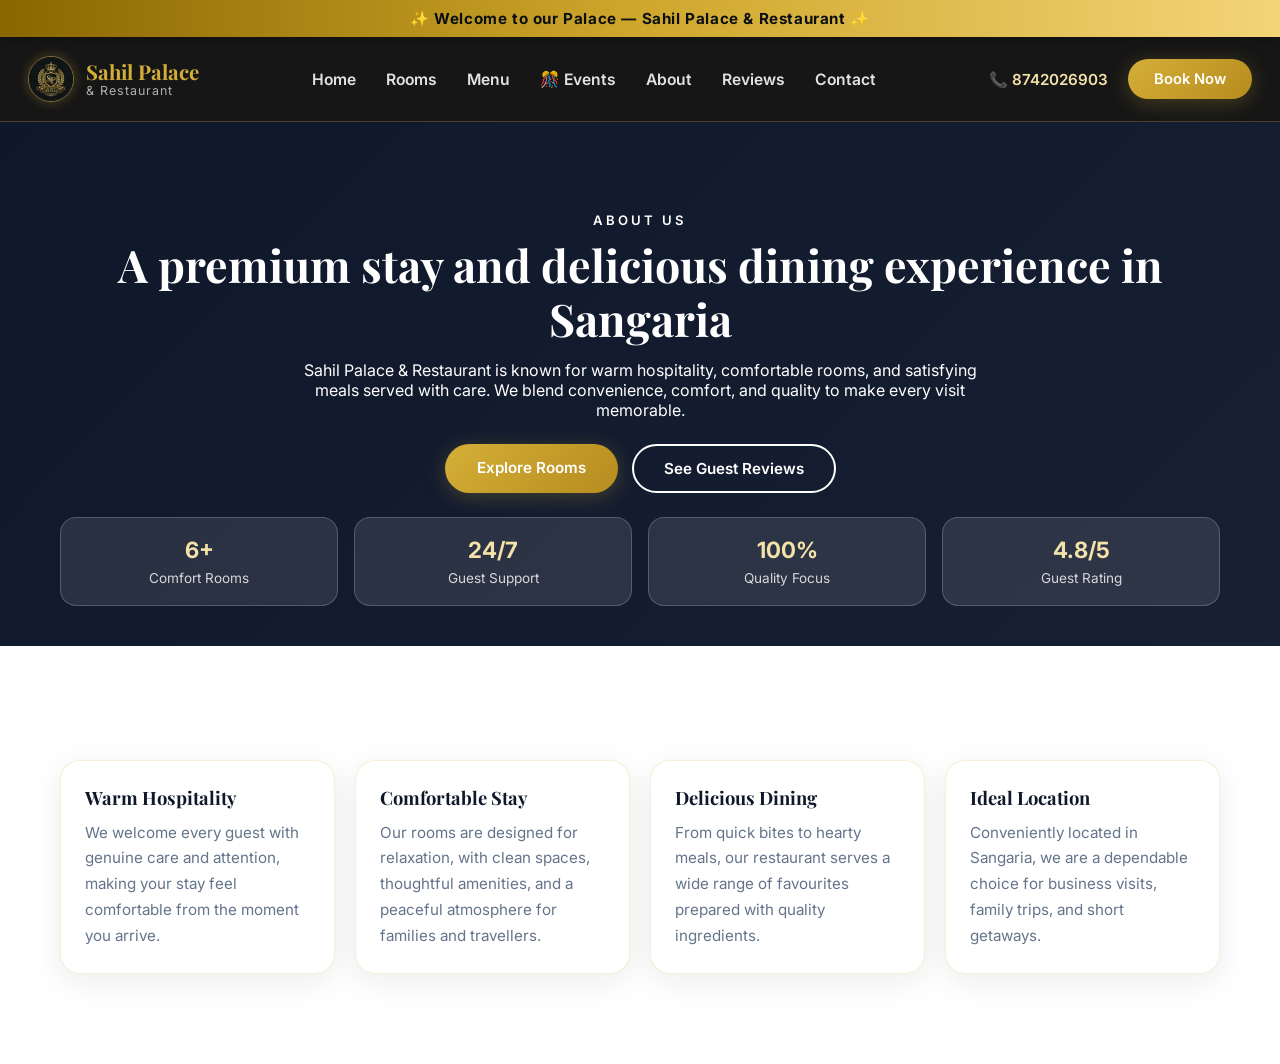
==== commit 7b3fc219: "Update navbar with custom generated luxury Sahil Palace emblem logo across all pages" ====
--- a/about.html
+++ b/about.html
@@ -34,10 +34,10 @@
 <nav id="navbar" class="navbar">
   <div class="nav-container">
     <a href="index.html" class="nav-logo">
-      <span class="logo-icon">🏨</span>
+      <img src="images/sahil_palace_logo.png" alt="Sahil Palace Logo" class="brand-logo-img" />
       <div>
         <span class="logo-name">Sahil Palace</span>
-        <span class="logo-sub">& Restaurant</span>
+        <span class="logo-sub">&amp; Restaurant</span>
       </div>
     </a>
     <ul class="nav-links" id="navLinks">
--- a/style.css
+++ b/style.css
@@ -35,10 +35,11 @@
 .navbar{position:sticky;top:0;z-index:1000;background:rgba(13,13,13,.96);backdrop-filter:blur(12px);border-bottom:1.5px solid rgba(201,168,76,.3);transition:var(--transition)}
 .navbar.scrolled{box-shadow:0 6px 24px rgba(0,0,0,.5)}
 .nav-container{display:flex;align-items:center;justify-content:space-between;padding:0 28px;height:84px;max-width:1400px;margin:0 auto}
-.nav-logo{display:flex;align-items:center;gap:12px;color:var(--white)}
-.logo-icon{font-size:2.2rem}
-.logo-name{display:block;font-family:'Playfair Display',serif;font-size:1.28rem;font-weight:700;color:var(--gold);line-height:1.15}
-.logo-sub{display:block;font-size:.78rem;color:rgba(255,255,255,.65);letter-spacing:1px}
+.nav-logo, .nav-brand{display:flex;align-items:center;gap:12px;color:var(--white);text-decoration:none}
+.brand-logo-img{width:46px;height:46px;object-fit:contain;border-radius:50%;border:1.5px solid rgba(201,168,76,.6);box-shadow:0 0 12px rgba(212,175,55,.3);transition:transform 0.3s ease}
+.nav-logo:hover .brand-logo-img, .nav-brand:hover .brand-logo-img{transform:scale(1.08)}
+.logo-name, .brand-name{display:block;font-family:'Playfair Display',serif;font-size:1.28rem;font-weight:700;color:var(--gold);line-height:1.15}
+.logo-sub, .brand-sub{display:block;font-size:.78rem;color:rgba(255,255,255,.65);letter-spacing:1px}
 .nav-links{display:flex;gap:30px}
 .nav-links a{color:rgba(255,255,255,.88);font-size:.98rem;font-weight:600;transition:var(--transition);position:relative}
 .nav-links a::after{content:'';position:absolute;bottom:-5px;left:0;width:0;height:2.5px;background:var(--gold);transition:var(--transition)}
@@ -54,7 +55,7 @@
 /* ===== HERO ===== */
 .hero{position:relative;min-height:100vh;display:flex;flex-direction:column;align-items:center;justify-content:center;text-align:center;overflow:hidden}
 .hero-bg{position:absolute;inset:0}
-.hero-img{width:100%;height:100%;object-fit:cover;transform:scale(1.04);animation:heroZoom 14s ease-in-out infinite alternate}
+.hero-img{width:100%;height:100%;object-fit:cover;object-position:center center;transform:scale(1.04);animation:heroZoom 14s ease-in-out infinite alternate}
 @keyframes heroZoom{from{transform:scale(1.04)}to{transform:scale(1.12)}}
 .hero-overlay{position:absolute;inset:0;background:linear-gradient(180deg,rgba(0,0,0,.45) 0%,rgba(0,0,0,.65) 50%,rgba(0,0,0,.88) 100%)}
 
@@ -95,13 +96,20 @@
 
 
 /* ===== HIGHLIGHTS ===== */
-.highlights{background:var(--dark2);padding:60px 0}
-.highlights-grid{display:grid;grid-template-columns:repeat(auto-fit,minmax(180px,1fr));gap:24px}
-.highlight-card{text-align:center;padding:28px 20px;background:var(--dark3);border-radius:var(--radius);border:1px solid rgba(201,168,76,.15);transition:var(--transition)}
+.highlights{background:var(--dark2);padding:50px 0}
+.highlights-grid{display:grid;grid-template-columns:repeat(6,1fr);gap:16px}
+.highlight-card{text-align:center;padding:22px 12px;background:var(--dark3);border-radius:var(--radius);border:1px solid rgba(201,168,76,.15);transition:var(--transition)}
 .highlight-card:hover{border-color:var(--gold);transform:translateY(-4px)}
-.h-icon{font-size:2.2rem;margin-bottom:12px}
-.highlight-card h4{color:var(--gold-light);font-size:.95rem;margin-bottom:6px}
-.highlight-card p{color:rgba(255,255,255,.55);font-size:.82rem}
+.h-icon{font-size:2rem;margin-bottom:10px}
+.highlight-card h4{color:var(--gold-light);font-size:.9rem;margin-bottom:6px;line-height:1.25}
+.highlight-card p{color:rgba(255,255,255,.55);font-size:.78rem;line-height:1.35}
+
+@media(max-width:1100px){
+  .highlights-grid{grid-template-columns:repeat(3,1fr)}
+}
+@media(max-width:640px){
+  .highlights-grid{grid-template-columns:repeat(2,1fr)}
+}
 
 /* ===== SECTION HEADER ===== */
 .section-header{text-align:center;margin-bottom:50px}
@@ -163,19 +171,21 @@
 .nonveg-link:hover{background:var(--red);color:var(--white)}
 
 /* Food preview cards (homepage teaser) */
-.food-preview-grid{display:grid;grid-template-columns:repeat(auto-fill,minmax(240px,1fr));gap:20px;margin-bottom:36px}
+.food-preview-grid{display:grid;grid-template-columns:repeat(auto-fit,minmax(250px,1fr));gap:24px;margin-bottom:36px}
 .fp-card{background:var(--cream);border-radius:var(--radius-lg);overflow:hidden;border:1px solid #e8ddd0;transition:var(--transition);display:flex;flex-direction:column}
 .fp-card:hover{transform:translateY(-5px);box-shadow:var(--shadow)}
-.fp-img{height:120px;display:flex;align-items:center;justify-content:center;font-size:3.5rem}
-.fp-veg{background:linear-gradient(135deg,#e8f8ef,#d4f0e0)}
-.fp-nonveg{background:linear-gradient(135deg,#fdecea,#f8d5d2)}
-.fp-body{padding:16px;flex:1}
-.fp-dot{display:inline-block;width:10px;height:10px;border-radius:50%;margin-bottom:8px}
+.fp-img-wrap{height:180px;width:100%;overflow:hidden;position:relative}
+.fp-dish-img{width:100%;height:100%;object-fit:cover;transition:transform 0.4s ease}
+.fp-card:hover .fp-dish-img{transform:scale(1.08)}
+.fp-body{padding:18px;flex:1}
+.fp-type-wrap{display:flex;align-items:center;gap:6px;margin-bottom:8px}
+.fp-dot{display:inline-block;width:10px;height:10px;border-radius:50%}
 .fp-dot.veg{background:var(--green)}
 .fp-dot.nonveg{background:var(--red)}
-.fp-body h4{font-size:.97rem;font-weight:600;margin-bottom:4px;color:var(--dark)}
-.fp-body p{font-size:.8rem;color:var(--text-light);margin-bottom:10px;line-height:1.5}
-.fp-price{font-weight:700;color:var(--gold-dark);font-size:1.05rem}
+.fp-type-name{font-size:.75rem;font-weight:600;color:var(--text-light);text-transform:uppercase}
+.fp-body h4{font-family:'Playfair Display',serif;font-size:1.15rem;font-weight:700;margin-bottom:6px;color:var(--dark)}
+.fp-body p{font-size:.83rem;color:var(--text-light);margin-bottom:12px;line-height:1.5}
+.fp-price{font-weight:700;color:var(--gold-dark);font-size:1.15rem}
 .food-cta-row{display:flex;align-items:center;justify-content:space-between;flex-wrap:wrap;gap:16px;background:var(--dark2);border-radius:var(--radius-lg);padding:24px 32px}
 .food-cta-info{display:flex;gap:20px;flex-wrap:wrap}
 .food-cta-info span{color:rgba(255,255,255,.7);font-size:.88rem;font-weight:500}
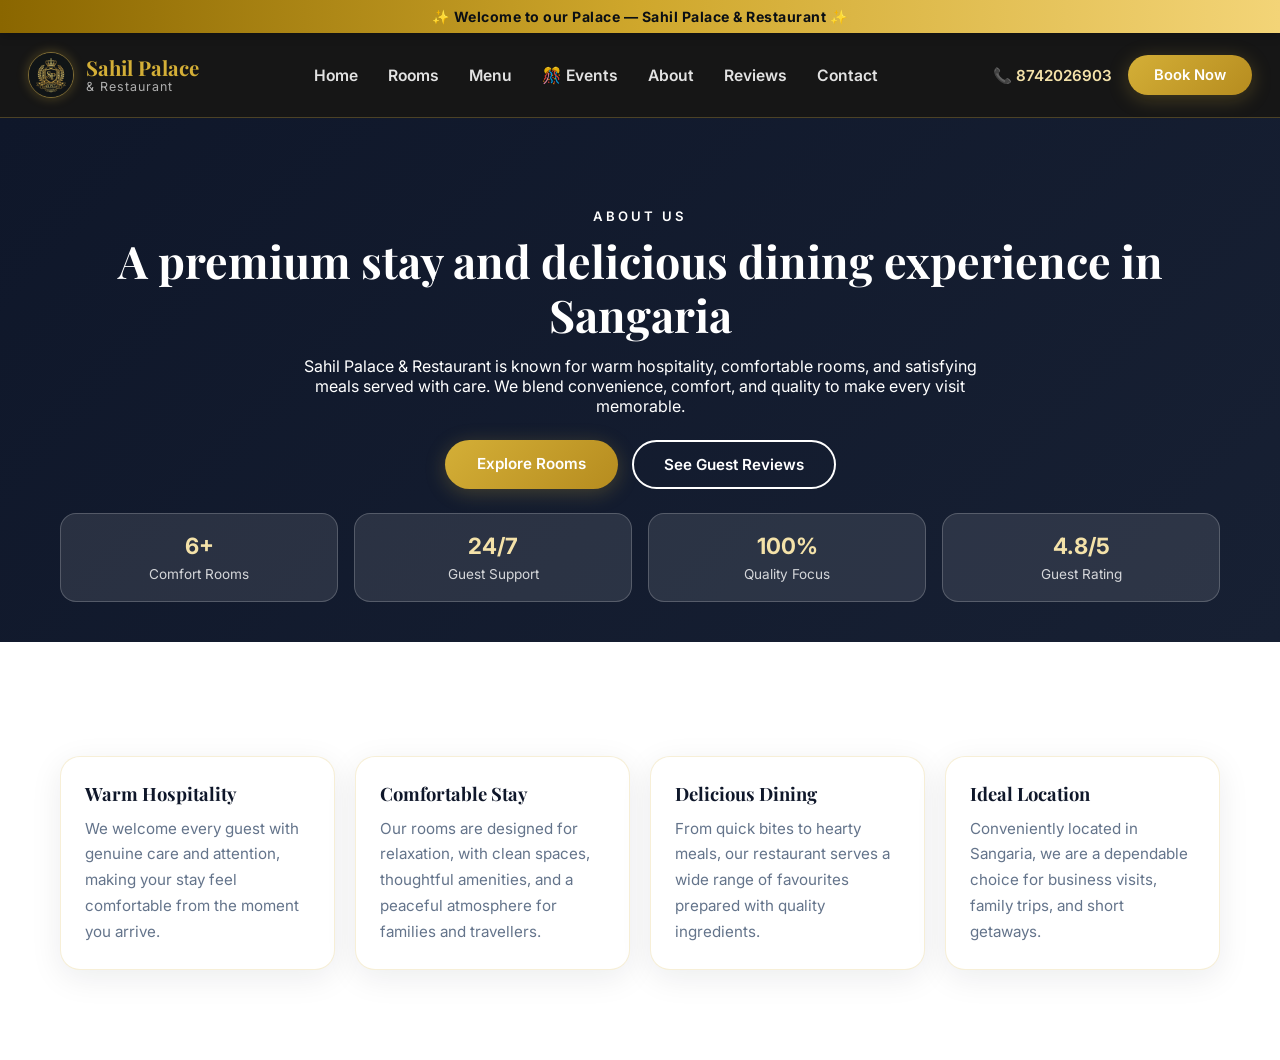
==== commit 3e9e77a8: "Fix mobile view header layout overflow, hero image framing, and responsive styles across all pages" ====
--- a/about.html
+++ b/about.html
@@ -48,6 +48,7 @@
       <li><a href="about.html" class="active">About</a></li>
       <li><a href="reviews.html">Reviews</a></li>
       <li><a href="index.html#contact">Contact</a></li>
+      <li class="mobile-only-contact"><a href="tel:8742026903" style="color:var(--gold-light); font-weight:700;">📞 Call: 8742026903</a></li>
     </ul>
     <div class="nav-actions">
       <a href="tel:8742026903" class="nav-phone">📞 8742026903</a>
--- a/style.css
+++ b/style.css
@@ -27,35 +27,35 @@
 
 
 /* ===== ANNOUNCEMENT BAR ===== */
-.top-announcement-bar{background:linear-gradient(90deg,#8a6600,#cfa72c,#f3d477,#cfa72c,#8a6600);background-size:200% 100%;animation:goldShimmer 5s linear infinite;color:#0b0f14;padding:9px 18px;text-align:center;font-size:.95rem;font-weight:700;letter-spacing:.6px;box-shadow:0 2px 10px rgba(0,0,0,0.25);position:relative;z-index:1001}
+.top-announcement-bar{background:linear-gradient(90deg,#8a6600,#cfa72c,#f3d477,#cfa72c,#8a6600);background-size:200% 100%;animation:goldShimmer 5s linear infinite;color:#0b0f14;padding:8px 14px;text-align:center;font-size:.88rem;font-weight:700;letter-spacing:.5px;box-shadow:0 2px 10px rgba(0,0,0,0.25);position:relative;z-index:1001}
 .announcement-inner{display:flex;align-items:center;justify-content:center;gap:12px;max-width:1400px;margin:0 auto}
 @keyframes goldShimmer{0%{background-position:0% 50%}50%{background-position:100% 50%}100%{background-position:0% 50%}}
 
 /* ===== NAVBAR ===== */
 .navbar{position:sticky;top:0;z-index:1000;background:rgba(13,13,13,.96);backdrop-filter:blur(12px);border-bottom:1.5px solid rgba(201,168,76,.3);transition:var(--transition)}
 .navbar.scrolled{box-shadow:0 6px 24px rgba(0,0,0,.5)}
-.nav-container{display:flex;align-items:center;justify-content:space-between;padding:0 28px;height:84px;max-width:1400px;margin:0 auto}
-.nav-logo, .nav-brand{display:flex;align-items:center;gap:12px;color:var(--white);text-decoration:none}
-.brand-logo-img{width:46px;height:46px;object-fit:contain;border-radius:50%;border:1.5px solid rgba(201,168,76,.6);box-shadow:0 0 12px rgba(212,175,55,.3);transition:transform 0.3s ease}
+.nav-container{display:flex;align-items:center;justify-content:space-between;padding:0 28px;height:84px;max-width:1400px;margin:0 auto;gap:12px}
+.nav-logo, .nav-brand{display:flex;align-items:center;gap:12px;color:var(--white);text-decoration:none;flex-shrink:1;min-width:0}
+.brand-logo-img{width:46px;height:46px;object-fit:contain;border-radius:50%;border:1.5px solid rgba(201,168,76,.6);box-shadow:0 0 12px rgba(212,175,55,.3);transition:transform 0.3s ease;flex-shrink:0}
 .nav-logo:hover .brand-logo-img, .nav-brand:hover .brand-logo-img{transform:scale(1.08)}
-.logo-name, .brand-name{display:block;font-family:'Playfair Display',serif;font-size:1.28rem;font-weight:700;color:var(--gold);line-height:1.15}
-.logo-sub, .brand-sub{display:block;font-size:.78rem;color:rgba(255,255,255,.65);letter-spacing:1px}
+.logo-name, .brand-name{display:block;font-family:'Playfair Display',serif;font-size:1.28rem;font-weight:700;color:var(--gold);line-height:1.15;white-space:nowrap}
+.logo-sub, .brand-sub{display:block;font-size:.78rem;color:rgba(255,255,255,.65);letter-spacing:1px;white-space:nowrap}
 .nav-links{display:flex;gap:30px}
 .nav-links a{color:rgba(255,255,255,.88);font-size:.98rem;font-weight:600;transition:var(--transition);position:relative}
 .nav-links a::after{content:'';position:absolute;bottom:-5px;left:0;width:0;height:2.5px;background:var(--gold);transition:var(--transition)}
 .nav-links a:hover{color:var(--gold-light)}
 .nav-links a:hover::after{width:100%}
-.nav-actions{display:flex;align-items:center;gap:20px}
-.nav-phone{color:var(--gold-light);font-size:.95rem;font-weight:600}
-.btn-nav{background:linear-gradient(135deg,var(--gold),var(--gold-dark));color:var(--white);padding:11px 26px;border-radius:50px;font-size:.92rem;font-weight:600;transition:var(--transition);box-shadow:var(--shadow-gold)}
+.nav-actions{display:flex;align-items:center;gap:16px;flex-shrink:0}
+.nav-phone{color:var(--gold-light);font-size:.95rem;font-weight:600;white-space:nowrap}
+.btn-nav{background:linear-gradient(135deg,var(--gold),var(--gold-dark));color:var(--white);padding:11px 26px;border-radius:50px;font-size:.92rem;font-weight:600;transition:var(--transition);box-shadow:var(--shadow-gold);white-space:nowrap}
 .btn-nav:hover{transform:translateY(-2px);box-shadow:0 6px 20px rgba(212,175,55,0.45)}
-.hamburger{display:none;flex-direction:column;gap:5px;background:none;border:none;cursor:pointer;padding:4px}
+.hamburger{display:none;flex-direction:column;gap:5px;background:none;border:none;cursor:pointer;padding:6px;flex-shrink:0}
 .hamburger span{display:block;width:24px;height:2px;background:var(--white);transition:var(--transition)}
 
 /* ===== HERO ===== */
 .hero{position:relative;min-height:100vh;display:flex;flex-direction:column;align-items:center;justify-content:center;text-align:center;overflow:hidden}
 .hero-bg{position:absolute;inset:0}
-.hero-img{width:100%;height:100%;object-fit:cover;object-position:center center;transform:scale(1.04);animation:heroZoom 14s ease-in-out infinite alternate}
+.hero-img{width:100%;height:100%;object-fit:cover;object-position:center 30%;transform:scale(1.04);animation:heroZoom 14s ease-in-out infinite alternate}
 @keyframes heroZoom{from{transform:scale(1.04)}to{transform:scale(1.12)}}
 .hero-overlay{position:absolute;inset:0;background:linear-gradient(180deg,rgba(0,0,0,.45) 0%,rgba(0,0,0,.65) 50%,rgba(0,0,0,.88) 100%)}
 
@@ -68,9 +68,9 @@
 /* Main content */
 .hero-content{position:relative;z-index:2;color:var(--white);padding:0 20px;animation:fadeUp .9s ease}
 .hero-tagline-top{font-size:.9rem;letter-spacing:4px;text-transform:uppercase;color:var(--gold-light);margin-bottom:16px;opacity:.9}
-.hero-title{font-family:'Playfair Display',serif;font-size:clamp(3rem,8vw,6rem);font-weight:700;line-height:1.05;margin-bottom:18px;text-shadow:0 2px 20px rgba(0,0,0,.4)}
+.hero-title{font-family:'Playfair Display',serif;font-size:clamp(2.5rem,7vw,5.5rem);font-weight:700;line-height:1.08;margin-bottom:18px;text-shadow:0 2px 20px rgba(0,0,0,.4)}
 .hero-title span{display:block;color:var(--gold-light);font-style:italic;font-size:.78em}
-.hero-subtitle{font-size:1.1rem;color:rgba(255,255,255,.75);margin-bottom:28px;line-height:1.8;letter-spacing:.3px}
+.hero-subtitle{font-size:1.05rem;color:rgba(255,255,255,.8);margin-bottom:28px;line-height:1.7;letter-spacing:.3px}
 .hero-badges{display:flex;gap:10px;justify-content:center;flex-wrap:wrap;margin-bottom:36px}
 .hero-badges span{background:rgba(255,255,255,.1);border:1px solid rgba(255,255,255,.25);color:rgba(255,255,255,.9);padding:7px 18px;border-radius:50px;font-size:.82rem;backdrop-filter:blur(8px);transition:var(--transition)}
 .hero-badges span:hover{background:rgba(201,168,76,.25);border-color:rgba(201,168,76,.5);color:var(--gold-light)}
@@ -369,29 +369,53 @@
   .footer-grid{grid-template-columns:1fr 1fr}
   .contact-grid{grid-template-columns:1fr}
 }
+.mobile-only-contact{display:none!important}
+@media(max-width:992px){
+  .mobile-only-contact{display:block!important;margin-top:4px}
+  .nav-container{height:66px;padding:0 14px;gap:8px}
+  .brand-logo-img{width:38px;height:38px}
+  .logo-name, .brand-name{font-size:1.05rem}
+  .logo-sub, .brand-sub{font-size:.68rem;letter-spacing:.5px}
+  .nav-links{display:none}
+  .nav-links.open{display:flex;flex-direction:column;position:fixed;top:66px;left:0;right:0;background:rgba(13,17,23,.98);backdrop-filter:blur(16px);padding:20px 20px 28px;gap:14px;border-bottom:2px solid var(--gold);box-shadow:0 10px 30px rgba(0,0,0,.6);z-index:1000;overflow-y:auto;max-height:calc(100vh - 66px)}
+  .nav-links a{font-size:1rem;padding:8px 0;border-bottom:1px solid rgba(255,255,255,0.08);display:block}
+  .nav-actions{gap:8px}
+  .nav-phone{display:none}
+  .btn-nav{padding:6px 14px;font-size:.78rem}
+  .hamburger{display:flex}
+}
 @media(max-width:768px){
-  .nav-links,.nav-actions{display:none}
-  .nav-links.open{display:flex;flex-direction:column;position:absolute;top:70px;left:0;right:0;background:rgba(13,13,13,.98);padding:20px;gap:16px}
-  .hamburger{display:flex}
+  .top-announcement-bar{font-size:.78rem;padding:6px 10px}
+  .hero{min-height:calc(100vh - 66px);padding:80px 16px 40px}
+  .hero-img{object-position:center 25%;transform:scale(1.02);animation:none}
+  .hero-award{position:relative;top:auto;right:auto;margin:0 auto 16px;display:inline-flex;animation:none;transform:none;box-shadow:0 4px 16px rgba(0,0,0,0.3);padding:8px 14px}
+  .hero-award small{display:inline}
+  .hero-tagline-top{font-size:.78rem;letter-spacing:2px;margin-bottom:10px}
+  .hero-title{font-size:clamp(2rem, 7.5vw, 2.8rem);margin-bottom:14px}
+  .hero-title span{font-size:.72em}
+  .hero-subtitle{font-size:.95rem;line-height:1.5;margin-bottom:22px}
+  .hero-badges{gap:6px;margin-bottom:24px}
+  .hero-badges span{padding:5px 12px;font-size:.75rem}
+  .hero-cta{flex-direction:column;width:100%;max-width:280px;margin:0 auto 28px;gap:10px}
+  .hero-cta a{width:100%;text-align:center;padding:12px 20px;font-size:.88rem}
+  .hero-stats{display:grid;grid-template-columns:repeat(3,1fr);padding:12px 8px;width:100%;border-radius:16px;gap:4px}
+  .hero-stat{padding:0 4px}
+  .stat-num{font-size:1.15rem}
+  .hero-stat span{font-size:.65rem}
+  .hero-stat-divider{display:none}
+  .scroll-cue{display:none}
+
   .booking-form{grid-template-columns:1fr 1fr}
   .form-row{grid-template-columns:1fr}
-  .footer-grid{grid-template-columns:1fr}
+  .footer-grid{grid-template-columns:1fr;gap:24px}
   .about-stats{grid-template-columns:repeat(2,1fr)}
   .offer-banner{font-size:.75rem}
   .map-wrap iframe{height:260px}
-  .hero-stats{flex-wrap:wrap;gap:12px;border-radius:20px;padding:16px 20px;justify-content:center}
-  .hero-stat-divider{display:none}
-  .hero-award{top:80px;right:16px;padding:8px 12px}
-  .hero-award small{display:none}
 }
 @media(max-width:480px){
   .booking-form{grid-template-columns:1fr}
-  .hero-cta{flex-direction:column;align-items:center}
   .about-stats{grid-template-columns:repeat(2,1fr)}
-  .hero-stats{gap:8px;padding:14px 16px}
-  .hero-stat{padding:0 10px}
-  .stat-num{font-size:1.15rem}
-  .scroll-cue{display:none}
+  .hero-stats{padding:10px 6px}
 }
 
 
